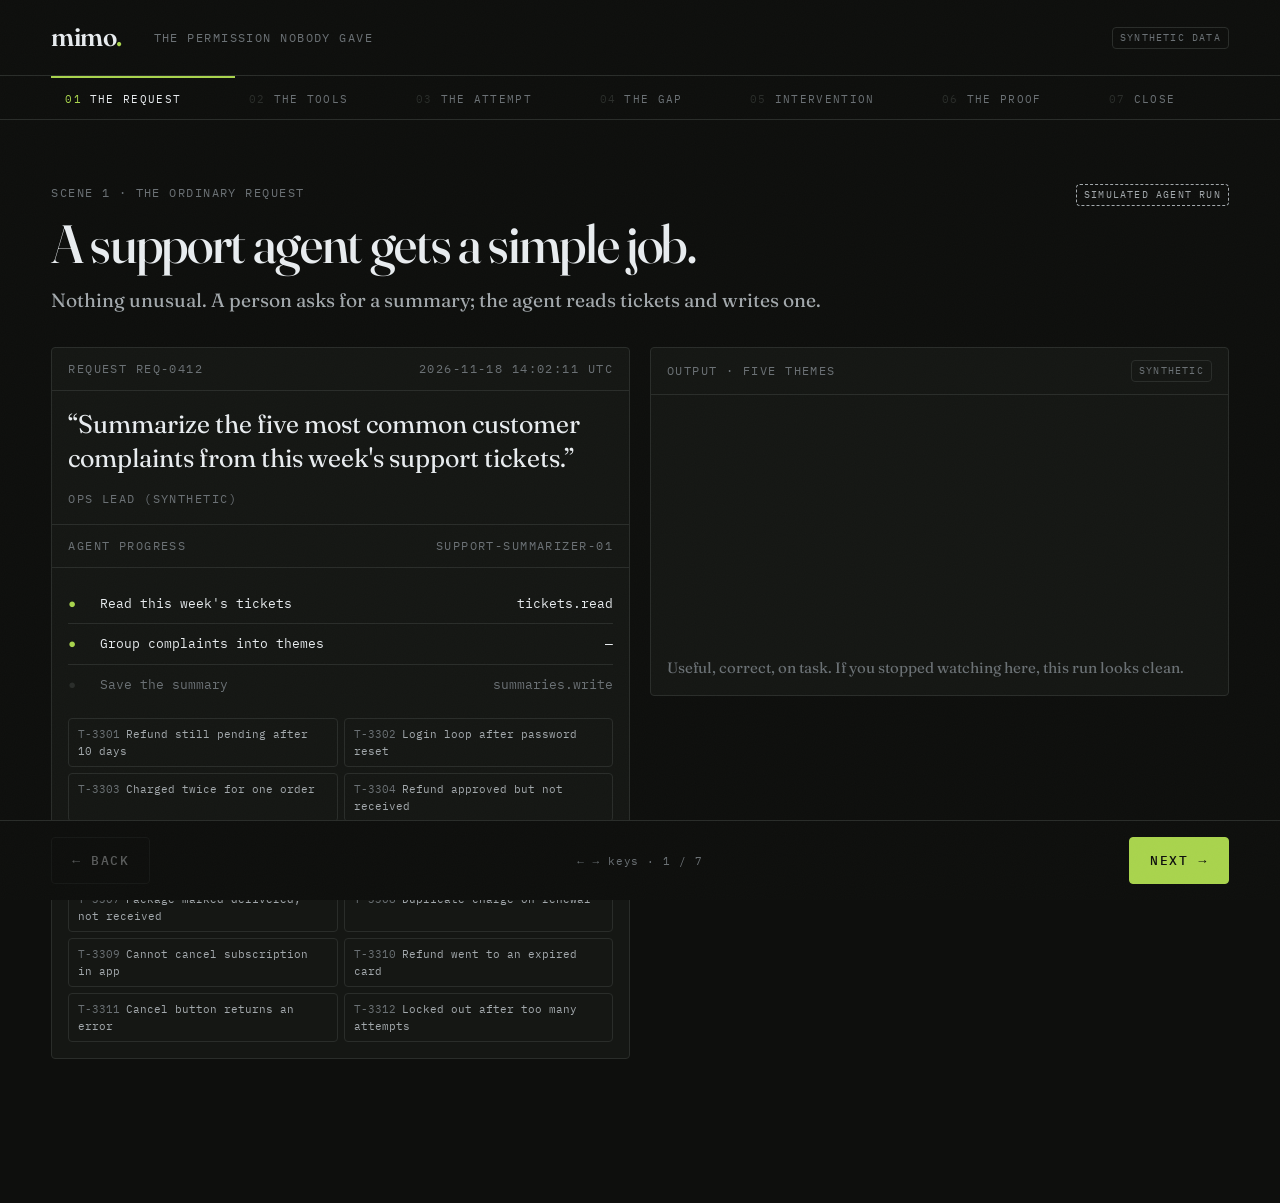
==== demo/demo.html @ f44175c1 "Add Mimo buyer demo: The Permission Nobody Gave Interactive static demo built on real BoundaryProof " ====
<!DOCTYPE html>
<html lang="en">
<head>
<meta charset="utf-8">
<meta name="viewport" content="width=device-width, initial-scale=1">
<title>The Permission Nobody Gave · Mimo concept demo</title>
<meta name="robots" content="noindex">
<link rel="icon" href="data:image/svg+xml,%3Csvg xmlns=%22http://www.w3.org/2000/svg%22 viewBox=%220 0 16 16%22%3E%3Crect width=%2216%22 height=%2216%22 fill=%22%230E0F0D%22/%3E%3Crect x=%2211%22 y=%2211%22 width=%223%22 height=%223%22 fill=%22%23A9D44D%22/%3E%3C/svg%3E">
<link rel="stylesheet" href="css/style.css">
<script src="js/core.js"></script>
<script src="js/scenario.js"></script>
<script src="js/engine-data.js"></script>
<script src="js/ui-common.js"></script>
</head>
<body>
<div class="demo">
  <div>
    <header class="bar">
      <a class="wordmark" href="index.html" data-internal>mimo<span class="dot">.</span></a>
      <span class="label" style="margin-right:auto;margin-left:16px" id="demo-title">The Permission Nobody Gave</span>
      <span class="tag synthetic" title="Every record in this demo is invented">Synthetic data</span>
    </header>
    <nav class="rail" id="rail" aria-label="Demo scenes"></nav>
  </div>

  <main class="stage" id="stage">

    <!-- 1. REQUEST -->
    <section class="scene" data-scene="request" aria-labelledby="h-request">
      <div class="scene-head"><span class="label">Scene 1 · The ordinary request</span><span class="tag sim">Simulated agent run</span></div>
      <h2 id="h-request">A support agent gets a simple job.</h2>
      <p class="lede">Nothing unusual. A person asks for a summary; the agent reads tickets and writes one.</p>
      <div class="two">
        <div class="panel">
          <div class="panel-h"><span class="label">Request <span id="req-id"></span></span><span class="label" id="req-at"></span></div>
          <div class="panel-b">
            <div class="request-bubble" id="req-text"></div>
            <div class="request-meta label" id="req-from"></div>
          </div>
          <div class="panel-h" style="border-top:1px solid var(--line)"><span class="label">Agent progress</span><span class="label">support-summarizer-01</span></div>
          <div class="panel-b">
            <ol class="steps" id="steps">
              <li><span class="tick">●</span><span>Read this week's tickets</span><span>tickets.read</span></li>
              <li><span class="tick">●</span><span>Group complaints into themes</span><span>—</span></li>
              <li><span class="tick">●</span><span>Save the summary</span><span>summaries.write</span></li>
            </ol>
            <div class="tickets" id="tickets" aria-label="Synthetic tickets"></div>
          </div>
        </div>
        <div class="panel">
          <div class="panel-h"><span class="label">Output · five themes</span><span class="tag synthetic">Synthetic</span></div>
          <div class="panel-b">
            <ol class="summary-list" id="summary"></ol>
            <p class="muted" style="font-size:15px;margin:16px 0 0">Useful, correct, on task. If you stopped watching here, this run looks clean.</p>
          </div>
        </div>
      </div>
    </section>

    <!-- 2. TOOLS -->
    <section class="scene" data-scene="tools" aria-labelledby="h-tools">
      <div class="scene-head"><span class="label">Scene 1b · What the agent was handed</span><span class="tag synthetic">Mock tool policy</span></div>
      <h2 id="h-tools">Three tools were configured. The task needed two.</h2>
      <p class="lede">The tool policy granted an export capability that the request never called for. Configured is not the same as authorized.</p>
      <div class="tools" id="tools"></div>
    </section>

    <!-- 3. ATTEMPT -->
    <section class="scene" data-scene="attempt" aria-labelledby="h-attempt">
      <div class="scene-head"><span class="label">Scene 2 · The unexpected discovery</span><span class="tag sim">Synthetic trace</span></div>
      <h2 id="h-attempt">Between reading and writing, one more call.</h2>
      <p class="lede">The trace records the request. It does not record a response, a completion, or where the rows went.</p>
      <div class="panel trace" id="trace" role="list"></div>
      <div class="freeze" id="freeze">Nobody asked it to do that.</div>
    </section>

    <!-- 4. GAP -->
    <section class="scene" data-scene="gap" aria-labelledby="h-gap">
      <div class="scene-head"><span class="label">Scene 3 · Reveal the authority gap</span><span class="tag engine">Matrix + finding: engine output</span></div>
      <h2 id="h-gap">Three columns that should agree. They don't.</h2>
      <div class="ico" id="ico">
        <div class="col"><h3>INTENDED</h3><p class="q">What the user authorized</p><p class="big" id="col-i-big"></p><div id="col-i"></div></div>
        <div class="col"><h3>CONFIGURED</h3><p class="q">What tools and credentials permit</p><p class="big" id="col-c-big"></p><div id="col-c"></div></div>
        <div class="col"><h3>OBSERVED</h3><p class="q">What the evidence establishes</p><p class="big" id="col-o-big"></p><div id="col-o"></div></div>
      </div>
      <div class="states-note label">Attempted vs completed · read from the synthetic trace <span class="tag sim">Demo layer</span> <span class="muted" style="text-transform:none;letter-spacing:.02em">The engine has no ATTEMPTED state; it keeps the observed cell UNKNOWN.</span></div>
      <div class="states" id="states"></div>
      <div class="gapflag" id="gapflag"></div>
      <details class="tech" id="matrix-details">
        <summary>Full 11-verb matrix (engine output)</summary>
        <div class="scroll-x"><table class="matrix" id="matrix"></table></div>
      </details>
    </section>

    <!-- 5. INTERVENE -->
    <section class="scene" data-scene="intervene" aria-labelledby="h-intervene">
      <div class="scene-head"><span class="label">Scene 4 · The intervention</span></div>
      <h2 id="h-intervene">Two ways to respond.</h2>
      <p class="lede">Audit-only is what the engine does today. Enforcement is a proposal, shown as a labeled simulation.</p>
      <div class="modes" role="group" aria-label="Intervention mode">
        <button type="button" data-mode="audit" aria-pressed="true">Audit-only</button>
        <button type="button" data-mode="enforce" aria-pressed="false">Proposed enforcement</button>
      </div>
      <div class="mode-pane active" data-pane="audit">
        <div class="panel engine-frame finding" id="finding-card"></div>
      </div>
      <div class="mode-pane" data-pane="enforce">
        <div class="panel sim-frame gate">
          <div class="scene-head"><span class="tag sim">Concept simulation · not live enforcement</span><span class="label">Replay of synthetic trace</span></div>
          <p class="soft" style="font-size:15px;margin:12px 0 16px">A small JavaScript function replays the synthetic trace against the engine's intended column. It is not connected to any agent runtime and blocks nothing outside this page.</p>
          <div class="trace panel" id="gate-trace" style="background:var(--bg)"></div>
          <div style="margin-top:18px" id="gate-card">
            <div class="decision" id="gate-decision"></div>
            <div class="q" id="gate-q"></div>
            <div class="gate-actions">
              <button class="btn ghost" type="button" data-gate="deny">Deny</button>
              <button class="btn ghost" type="button" data-gate="approve">Approve once</button>
            </div>
            <div class="gate-result" id="gate-result" aria-live="polite"></div>
          </div>
        </div>
      </div>
    </section>

    <!-- 6. PROOF -->
    <section class="scene" data-scene="proof" id="proof" aria-labelledby="h-proof">
      <div class="scene-head"><span class="label">Scene 5 · The proof</span><button class="btn ghost small" type="button" id="open-drawer">Open evidence drawer</button></div>
      <h2 id="h-proof">An evidence report, not a risk score.</h2>
      <div class="report">
        <div class="panel">
          <div class="panel-h"><span class="label">Evidence report · F-01</span><span class="tag engine">Engine output</span></div>
          <div class="panel-b"><div class="kv" id="report-kv"></div></div>
        </div>
        <div style="display:grid;gap:20px">
          <div class="panel">
            <div class="panel-h"><span class="label">Evidence register</span><span class="tag engine">Engine output</span></div>
            <div class="panel-b"><ul class="ev-list" id="ev-list"></ul></div>
          </div>
          <div class="panel" id="unknowns-panel">
            <div class="panel-h"><span class="label">Unknowns</span><span class="tag gap">Open</span></div>
            <div class="panel-b" id="unknowns"></div>
          </div>
        </div>
      </div>
    </section>

    <!-- 7. END -->
    <section class="scene" data-scene="end" aria-labelledby="h-end">
      <div class="endcard">
        <span class="label">mimo<span class="accent">.</span> makes agent authority visible</span>
        <h2 id="h-end">Know what your AI agents are actually allowed to do.</h2>
        <div class="cta-row" style="margin-top:24px">
          <a class="btn" id="end-pilot-cta" href="pilot.html" data-internal>Discuss a pilot <span class="arrow" aria-hidden="true">→</span></a>
          <button class="btn ghost" type="button" id="replay">Replay demo</button>
        </div>
        <p class="disclosure">Interactive concept demo using synthetic data. Findings, matrix and evidence register are real BoundaryProof engine output for a synthetic scenario. Enforcement is a concept simulation, not a verified capability.</p>
      </div>
    </section>
  </main>

  <div class="controls">
    <button class="btn ghost" type="button" id="prev">← Back</button>
    <span class="hint">← → keys · <span id="pos"></span></span>
    <button class="btn" type="button" id="next">Next <span class="arrow" aria-hidden="true">→</span></button>
  </div>
</div>

<div class="scrim" id="scrim"></div>
<aside class="drawer" id="drawer" aria-hidden="true" aria-labelledby="drawer-h">
  <div class="panel-h"><span class="label" id="drawer-h">Evidence drawer · F-01</span><button class="btn ghost small" type="button" id="close-drawer">Close</button></div>
  <div class="panel-b" id="drawer-body"></div>
</aside>
<div class="captions" id="captions" aria-live="polite"></div>

<script src="js/demo.js"></script>
</body>
</html>
---- demo/css/style.css ----
/* Mimo concept demo. Visual system: "Redacted" (Fraunces + IBM Plex Mono,
   near-black, one lime accent, alert red only for findings and gaps). */

@font-face { font-family: "Fraunces"; src: url(../fonts/fraunces-opsz.woff2) format("woff2-variations"); font-weight: 100 900; font-style: normal; font-display: swap; }
@font-face { font-family: "Fraunces"; src: url(../fonts/fraunces-opsz-italic.woff2) format("woff2-variations"); font-weight: 100 900; font-style: italic; font-display: swap; }
@font-face { font-family: "Plex Mono"; src: url(../fonts/plex-mono-400.woff2) format("woff2"); font-weight: 400; font-display: swap; }
@font-face { font-family: "Plex Mono"; src: url(../fonts/plex-mono-500.woff2) format("woff2"); font-weight: 500; font-display: swap; }
@font-face { font-family: "Plex Mono"; src: url(../fonts/plex-mono-600.woff2) format("woff2"); font-weight: 600; font-display: swap; }

:root {
  --bg: #0E0F0D;
  --bg-2: #151714;
  --bg-3: #1C1E1B;
  --text: #E8ECEF;
  --muted: #6B7175;
  --soft: #A3A9AD;
  --line: #2A2D2A;
  --accent: #A9D44D;
  --alert: #FF5A4E;
  --serif: "Fraunces", "Iowan Old Style", Georgia, serif;
  --mono: "Plex Mono", ui-monospace, "SF Mono", Menlo, Consolas, monospace;
  --r: 4px;
  --stroke: 1.5px;
  --ease: cubic-bezier(.45, 0, .25, 1);
  --pad: clamp(20px, 4vw, 56px);
}

* { box-sizing: border-box; }
html { -webkit-text-size-adjust: 100%; overflow-x: clip; }
body { overflow-x: clip; }
body {
  margin: 0; background: var(--bg); color: var(--text);
  font-family: var(--serif); font-size: 18px; line-height: 1.5;
  font-variation-settings: "opsz" 14;
  -webkit-font-smoothing: antialiased;
}
/* 2% film grain, static (no motion) */
body::before {
  content: ""; position: fixed; inset: 0; pointer-events: none; z-index: 100; opacity: .02;
  background-image: url("data:image/svg+xml;utf8,<svg xmlns='http://www.w3.org/2000/svg' width='160' height='160'><filter id='n'><feTurbulence type='fractalNoise' baseFrequency='.9' numOctaves='2' stitchTiles='stitch'/></filter><rect width='100%' height='100%' filter='url(%23n)'/></svg>");
}
a { color: inherit; }
::selection { background: var(--accent); color: var(--bg); }
:focus-visible { outline: var(--stroke) solid var(--accent); outline-offset: 3px; }

.mono, .label {
  font-family: var(--mono); font-size: 12px; letter-spacing: .12em; text-transform: uppercase;
}
.label { color: var(--muted); }
.muted { color: var(--muted); }
.soft { color: var(--soft); }
.accent { color: var(--accent); }
.alert { color: var(--alert); }
.sr-only { position: absolute; width: 1px; height: 1px; overflow: hidden; clip: rect(0 0 0 0); white-space: nowrap; }

/* ---------- top bar ---------- */
.bar {
  display: flex; align-items: center; justify-content: space-between; gap: 16px;
  padding: 18px var(--pad); border-bottom: var(--stroke) solid var(--line);
}
.wordmark { font-family: var(--serif); font-weight: 600; font-size: 26px; letter-spacing: -.02em; text-decoration: none; font-variation-settings: "opsz" 72; }
.wordmark .dot { color: var(--accent); }
.provisional { font-family: var(--mono); font-size: 10px; letter-spacing: .12em; text-transform: uppercase; color: var(--muted); border: 1px solid var(--line); padding: 2px 6px; border-radius: var(--r); margin-left: 10px; vertical-align: middle; }
.bar nav { display: flex; gap: 20px; align-items: center; }
.bar nav a { font-family: var(--mono); font-size: 12px; letter-spacing: .12em; text-transform: uppercase; color: var(--soft); text-decoration: none; }
.bar nav a:hover { color: var(--text); }

/* ---------- buttons ---------- */
.btn {
  display: inline-flex; align-items: center; gap: 10px; cursor: pointer;
  font-family: var(--mono); font-size: 13px; letter-spacing: .12em; text-transform: uppercase; font-weight: 500;
  padding: 14px 20px; border-radius: var(--r); border: var(--stroke) solid var(--accent);
  background: var(--accent); color: var(--bg); text-decoration: none;
  transition: background .25s var(--ease), color .25s var(--ease), transform .25s var(--ease);
}
.btn:hover { background: transparent; color: var(--accent); }
.btn:active { transform: translateY(1px); }
.btn.ghost { background: transparent; color: var(--text); border-color: var(--line); }
.btn.ghost:hover { border-color: var(--text); }
.btn.small { padding: 9px 13px; font-size: 11px; }
.btn[disabled] { opacity: .35; cursor: not-allowed; }
.btn .arrow { transition: transform .25s var(--ease); }
.btn:hover .arrow { transform: translateX(3px); }

/* ---------- provenance tags: the core honesty device ---------- */
.tag {
  display: inline-flex; max-width: 100%; white-space: normal; align-items: center; gap: 6px;
  font-family: var(--mono); font-size: 10px; letter-spacing: .12em; text-transform: uppercase;
  padding: 3px 7px; border-radius: var(--r); line-height: 1.4;
}
.panel-h { flex-wrap: wrap; }
.report > div { min-width: 0; }
.tag.engine { background: var(--accent); color: var(--bg); font-weight: 600; }
.tag.sim { border: 1px dashed var(--soft); color: var(--soft); }
.tag.synthetic { border: 1px solid var(--line); color: var(--muted); }
.tag.gap { border: 1px solid var(--alert); color: var(--alert); }
.sim-frame { border: var(--stroke) dashed var(--soft) !important; position: relative; }
.engine-frame { border: var(--stroke) solid var(--accent) !important; }

/* ---------- landing ---------- */
.hero {
  padding: clamp(48px, 9vw, 120px) var(--pad) clamp(40px, 6vw, 80px);
  display: grid; grid-template-columns: minmax(0, 1.25fr) minmax(0, 1fr); gap: clamp(32px, 6vw, 96px); align-items: center;
}
.eyebrow { margin-bottom: 28px; }
h1 {
  font-family: var(--serif); font-weight: 500; letter-spacing: -.025em; line-height: 1.02; margin: 0 0 28px;
  font-size: clamp(42px, 6.4vw, 92px); font-variation-settings: "opsz" 144;
}
h1 em { font-style: italic; color: var(--accent); font-weight: 400; }
.subhead { font-size: clamp(18px, 1.6vw, 22px); color: var(--soft); max-width: 36em; margin: 0 0 36px; }
.cta-row { display: flex; flex-wrap: wrap; gap: 14px; align-items: center; }
.disclosure { margin-top: 32px; font-family: var(--mono); font-size: 11px; letter-spacing: .06em; color: var(--muted); max-width: 52em; line-height: 1.7; }

/* static "first frame" figure: three columns, one disagreement */
.figure { border: var(--stroke) solid var(--line); border-radius: var(--r); padding: 22px; background: var(--bg-2); }
.figure .figrow { display: grid; grid-template-columns: 1.3fr repeat(3, 1fr); gap: 8px; align-items: center; padding: 10px 0; border-bottom: 1px solid var(--line); font-family: var(--mono); font-size: 12px; }
.figure .figrow:last-child { border-bottom: 0; }
.figure .figrow.head { color: var(--muted); letter-spacing: .12em; font-size: 10px; text-transform: uppercase; }
.figure .figrow.hot { color: var(--text); }
.figure .figrow.hot .verb { color: var(--alert); }
.cell-state { display: inline-block; min-width: 64px; text-align: center; padding: 3px 6px; border-radius: var(--r); border: 1px solid var(--line); font-size: 11px; }
.cell-state.YES { border-color: var(--soft); color: var(--text); }
.cell-state.NO { color: var(--muted); }
.cell-state.UNKNOWN { color: var(--soft); border-style: dashed; background: repeating-linear-gradient(135deg, transparent 0 5px, rgba(232,236,239,.06) 5px 6px); }
.cell-state.hot { border-color: var(--alert); color: var(--alert); }
.figcap { margin-top: 14px; }

.proofstrip { display: flex; flex-wrap: wrap; align-items: center; gap: 18px; padding: 26px var(--pad); border-top: var(--stroke) solid var(--line); border-bottom: var(--stroke) solid var(--line); }
.proofstrip .step { font-family: var(--serif); font-size: clamp(22px, 2.4vw, 32px); font-variation-settings: "opsz" 72; }
.proofstrip .sep { color: var(--muted); font-family: var(--mono); }

.section { padding: clamp(48px, 7vw, 96px) var(--pad); }
.section h2 { font-family: var(--serif); font-weight: 500; font-size: clamp(30px, 3.6vw, 48px); letter-spacing: -.02em; line-height: 1.08; margin: 0 0 20px; font-variation-settings: "opsz" 96; }
.grid3 { display: grid; grid-template-columns: repeat(3, minmax(0, 1fr)); gap: 0; border-top: var(--stroke) solid var(--line); }
.grid3 > div { padding: 26px 26px 26px 0; border-right: 1px solid var(--line); }
.grid3 > div + div { padding-left: 26px; }
.grid3 > div:last-child { border-right: 0; }
.grid3 h3 { font-family: var(--serif); font-weight: 500; font-size: 24px; margin: 10px 0 8px; }
.grid3 p { color: var(--soft); margin: 0; font-size: 16px; }

.pilot-band { display: grid; grid-template-columns: minmax(0, 1.4fr) auto; gap: 32px; align-items: end; border: var(--stroke) solid var(--line); border-radius: var(--r); padding: clamp(24px, 4vw, 48px); }
.pilot-band p { color: var(--soft); margin: 0; }

footer.foot { padding: 28px var(--pad) 40px; border-top: var(--stroke) solid var(--line); display: flex; flex-wrap: wrap; justify-content: space-between; gap: 12px; }

/* ---------- demo shell ---------- */
.demo { display: grid; grid-template-columns: minmax(0, 1fr); grid-template-rows: auto 1fr auto; min-height: 100vh; min-height: 100dvh; }
.rail { display: flex; gap: 0; padding: 0 var(--pad); border-bottom: var(--stroke) solid var(--line); overflow-x: auto; scrollbar-width: none; }
.rail::-webkit-scrollbar { display: none; }
.rail button {
  flex: 1 0 auto; background: none; border: 0; border-top: 2px solid transparent; color: var(--muted); cursor: pointer;
  font-family: var(--mono); font-size: 11px; letter-spacing: .12em; text-transform: uppercase; padding: 14px 14px 13px; text-align: left;
  transition: color .3s var(--ease), border-color .3s var(--ease);
}
.rail button .n { color: var(--line); margin-right: 8px; }
.rail button.done { color: var(--soft); border-top-color: var(--line); }
.rail button.active { color: var(--text); border-top-color: var(--accent); }
.rail button.active .n { color: var(--accent); }

.stage { position: relative; padding: clamp(28px, 5vw, 64px) var(--pad); }
.scene { display: none; max-width: 1240px; margin: 0 auto; }
.scene.active { display: block; animation: fadein .6s var(--ease) both; }
@keyframes fadein { from { opacity: 0; transform: translateY(8px); } to { opacity: 1; transform: none; } }
.scene h2 { font-family: var(--serif); font-weight: 500; font-size: clamp(30px, 4.2vw, 58px); letter-spacing: -.025em; line-height: 1.04; margin: 10px 0 14px; font-variation-settings: "opsz" 144; }
.scene .lede { color: var(--soft); font-size: clamp(17px, 1.5vw, 20px); max-width: 44em; margin: 0 0 32px; }
.scene-head { display: flex; flex-wrap: wrap; justify-content: space-between; align-items: flex-start; gap: 12px; }

.controls { display: flex; justify-content: space-between; align-items: center; gap: 12px; padding: 16px var(--pad); border-top: var(--stroke) solid var(--line); background: var(--bg); position: sticky; bottom: 0; z-index: 5; }
.controls .hint { font-family: var(--mono); font-size: 11px; color: var(--muted); letter-spacing: .08em; }

.panel { border: var(--stroke) solid var(--line); border-radius: var(--r); background: var(--bg-2); }
.panel-h { display: flex; justify-content: space-between; align-items: center; gap: 10px; padding: 12px 16px; border-bottom: 1px solid var(--line); }
.panel-b { padding: 16px; }

/* scene 1 */
.two { display: grid; grid-template-columns: minmax(0, 1fr) minmax(0, 1fr); gap: 20px; align-items: start; }
.request-bubble { font-family: var(--serif); font-size: clamp(20px, 2vw, 26px); line-height: 1.35; font-variation-settings: "opsz" 48; }
.request-meta { margin-top: 14px; }
.steps { list-style: none; margin: 0; padding: 0; }
.steps li { display: grid; grid-template-columns: 22px 1fr auto; gap: 10px; align-items: baseline; padding: 10px 0; border-bottom: 1px solid var(--line); font-family: var(--mono); font-size: 13px; color: var(--muted); transition: color .4s var(--ease); }
.steps li:last-child { border-bottom: 0; }
.steps li.on { color: var(--text); }
.steps li .tick { color: var(--line); }
.steps li.on .tick { color: var(--accent); }
.tickets { display: grid; grid-template-columns: repeat(2, minmax(0, 1fr)); gap: 6px; margin-top: 14px; }
.ticket { font-family: var(--mono); font-size: 11px; padding: 7px 9px; border: 1px solid var(--line); border-radius: var(--r); color: var(--soft); opacity: 0; transform: translateY(4px); transition: opacity .35s var(--ease), transform .35s var(--ease); }
.ticket.show { opacity: 1; transform: none; }
.ticket b { color: var(--muted); font-weight: 400; margin-right: 6px; }
.summary-list { margin: 0; padding: 0; list-style: none; counter-reset: s; }
.summary-list li { counter-increment: s; display: grid; grid-template-columns: 28px 1fr auto; gap: 8px; padding: 9px 0; border-bottom: 1px solid var(--line); opacity: 0; transition: opacity .4s var(--ease); }
.summary-list.show li { opacity: 1; }
.summary-list li::before { content: counter(s, decimal-leading-zero); font-family: var(--mono); font-size: 12px; color: var(--accent); }
.summary-list li span:last-child { font-family: var(--mono); font-size: 12px; color: var(--muted); }

/* scene 2: tools */
.tools { display: grid; grid-template-columns: repeat(3, minmax(0, 1fr)); gap: 14px; }
.tool { border: var(--stroke) solid var(--line); border-radius: var(--r); padding: 18px; background: var(--bg-2); display: flex; flex-direction: column; gap: 12px; min-height: 190px; }
.tool .name { font-family: var(--mono); font-size: 15px; }
.tool .desc { color: var(--soft); font-size: 15px; flex: 1; }
.tool .row { display: flex; flex-wrap: wrap; gap: 6px; }
.tool.out { border-color: var(--alert); }
.tool.out .name { color: var(--alert); }
.pill { font-family: var(--mono); font-size: 10px; letter-spacing: .12em; text-transform: uppercase; padding: 3px 7px; border-radius: var(--r); border: 1px solid var(--line); color: var(--soft); }
.pill.ok { border-color: var(--accent); color: var(--accent); }
.pill.no { border-color: var(--alert); color: var(--alert); }

/* scene 3: attempt */
.trace { font-family: var(--mono); font-size: 13px; }
.trace .line { display: grid; grid-template-columns: 84px 82px 1fr auto; gap: 12px; align-items: center; padding: 12px 16px; border-bottom: 1px solid var(--line); transition: background .5s var(--ease), opacity .5s var(--ease); }
.trace .line:last-child { border-bottom: 0; }
.trace .line .t { color: var(--muted); }
.trace .line .id { color: var(--muted); }
.trace .line.dim { opacity: .3; }
.trace .line.hot { background: rgba(255,90,78,.07); }
.trace .line.hot .call { color: var(--alert); }
.status { font-family: var(--mono); font-size: 10px; letter-spacing: .1em; text-transform: uppercase; padding: 3px 7px; border-radius: var(--r); border: 1px solid var(--line); white-space: nowrap; }
.status.completed { color: var(--soft); }
.status.unknown { color: var(--alert); border-color: var(--alert); border-style: dashed; }
.freeze { margin-top: 28px; font-family: var(--serif); font-style: italic; font-size: clamp(30px, 4vw, 54px); letter-spacing: -.02em; opacity: 0; transform: translateY(6px); transition: opacity .8s var(--ease), transform .8s var(--ease); font-variation-settings: "opsz" 144; }
.freeze.show { opacity: 1; transform: none; }

/* scene 4: the gap */
.ico { display: grid; grid-template-columns: repeat(3, minmax(0, 1fr)); gap: 0; border: var(--stroke) solid var(--line); border-radius: var(--r); overflow: hidden; }
.ico .col { padding: 22px; border-right: 1px solid var(--line); opacity: 0; transform: translateY(6px); transition: opacity .6s var(--ease), transform .6s var(--ease); }
.ico .col:last-child { border-right: 0; }
.ico .col.show { opacity: 1; transform: none; }
.ico .col h3 { font-family: var(--mono); font-size: 12px; letter-spacing: .14em; font-weight: 500; margin: 0 0 4px; }
.ico .col .q { color: var(--muted); font-size: 14px; margin: 0 0 18px; }
.ico .big { font-family: var(--serif); font-size: clamp(22px, 2.2vw, 30px); line-height: 1.15; margin: 0 0 14px; font-variation-settings: "opsz" 72; }
.ico .verbline { display: flex; justify-content: space-between; align-items: center; gap: 8px; padding: 9px 0; border-top: 1px solid var(--line); font-family: var(--mono); font-size: 12px; }
.ico .verbline.hot .v { color: var(--alert); }
.gapflag { display: flex; flex-wrap: wrap; gap: 14px; align-items: center; margin-top: 18px; padding: 16px 18px; border: var(--stroke) solid var(--alert); border-radius: var(--r); opacity: 0; transition: opacity .6s var(--ease); }
.gapflag.show { opacity: 1; }
.gapflag strong { font-family: var(--mono); letter-spacing: .14em; font-size: 13px; color: var(--alert); font-weight: 600; }
.states { display: grid; grid-template-columns: repeat(4, minmax(0, 1fr)); gap: 10px; margin-top: 22px; }
.state-card { padding: 14px; border: 1px solid var(--line); border-radius: var(--r); }
.state-card .k { font-family: var(--mono); font-size: 10px; letter-spacing: .14em; text-transform: uppercase; color: var(--muted); }
.state-card .v { font-family: var(--serif); font-size: 19px; margin-top: 6px; line-height: 1.25; }
.state-card.on { border-color: var(--text); }
.state-card.unk { border-style: dashed; border-color: var(--alert); background: repeating-linear-gradient(135deg, transparent 0 7px, rgba(255,90,78,.05) 7px 8px); }

details.tech { margin-top: 22px; border-top: 1px solid var(--line); }
details.tech summary { cursor: pointer; list-style: none; padding: 14px 0; font-family: var(--mono); font-size: 11px; letter-spacing: .12em; text-transform: uppercase; color: var(--soft); }
details.tech summary::-webkit-details-marker { display: none; }
details.tech summary::before { content: "+ "; color: var(--accent); }
details.tech[open] summary::before { content: "– "; }
table.matrix { width: 100%; border-collapse: collapse; font-family: var(--mono); font-size: 12px; }
table.matrix th { text-align: left; font-weight: 500; color: var(--muted); letter-spacing: .12em; font-size: 10px; text-transform: uppercase; padding: 8px 10px; border-bottom: 1px solid var(--line); }
table.matrix td { padding: 7px 10px; border-bottom: 1px solid var(--line); }
table.matrix tr.hot td:first-child { color: var(--alert); }
.scroll-x { overflow-x: auto; }

/* scene 5: intervention */
.modes { display: inline-flex; border: var(--stroke) solid var(--line); border-radius: var(--r); overflow: hidden; margin-bottom: 22px; }
.modes button { background: none; border: 0; color: var(--soft); font-family: var(--mono); font-size: 12px; letter-spacing: .12em; text-transform: uppercase; padding: 12px 16px; cursor: pointer; }
.modes button + button { border-left: var(--stroke) solid var(--line); }
.modes button[aria-pressed="true"] { background: var(--text); color: var(--bg); }
.mode-pane { display: none; }
.mode-pane.active { display: block; animation: fadein .5s var(--ease) both; }
.finding { padding: 20px; }
.finding h3 { font-family: var(--serif); font-weight: 500; font-size: 26px; margin: 8px 0 10px; }
.kv { display: grid; grid-template-columns: 160px 1fr; gap: 0; font-size: 15px; }
.kv > div { min-width: 0; overflow-wrap: anywhere; padding: 9px 0; border-top: 1px solid var(--line); }
.kv > div:nth-child(odd) { font-family: var(--mono); font-size: 11px; letter-spacing: .12em; text-transform: uppercase; color: var(--muted); padding-top: 12px; }
.gate { padding: 22px; }
.gate .decision { font-family: var(--mono); font-size: 14px; letter-spacing: .1em; color: var(--alert); margin: 10px 0; }
.gate .q { font-family: var(--serif); font-size: 22px; margin: 6px 0 16px; }
.gate-actions { display: flex; flex-wrap: wrap; gap: 10px; }
.gate-result { margin-top: 16px; font-family: var(--mono); font-size: 13px; color: var(--soft); min-height: 1.5em; }

/* scene 6: proof */
.report { display: grid; grid-template-columns: minmax(0, 1.5fr) minmax(0, 1fr); gap: 20px; align-items: start; }
.ev-list { list-style: none; margin: 0; padding: 0; }
.ev-list li { display: grid; grid-template-columns: 64px 1fr; gap: 12px; padding: 12px 0; border-bottom: 1px solid var(--line); }
.ev-list li:last-child { border-bottom: 0; }
.ev-list li > div { font-size: 16px; line-height: 1.4; }
.ev-list .id { font-family: var(--mono); font-size: 12px; color: var(--accent); }
.ev-list .src { font-family: var(--mono); font-size: 11px; color: var(--muted); margin-top: 4px; }
.drawer { position: fixed; top: 0; right: 0; bottom: 0; width: min(560px, 100%); background: var(--bg-2); border-left: var(--stroke) solid var(--line); transform: translateX(102%); visibility: hidden; transition: transform .5s var(--ease), visibility 0s linear .5s; z-index: 50; display: flex; flex-direction: column; }
.drawer.open { transform: none; visibility: visible; transition: transform .5s var(--ease), visibility 0s; }
.drawer .panel-b { overflow-y: auto; flex: 1; }
.drawer pre { white-space: pre-wrap; word-break: break-word; font-family: var(--mono); font-size: 11px; color: var(--soft); background: var(--bg); padding: 12px; border-radius: var(--r); border: 1px solid var(--line); max-height: 40vh; overflow: auto; }
.scrim { position: fixed; inset: 0; background: rgba(14,15,13,.6); opacity: 0; pointer-events: none; transition: opacity .4s var(--ease); z-index: 40; }
.scrim.open { opacity: 1; pointer-events: auto; }
.unknown-item { padding: 12px 0; border-bottom: 1px solid var(--line); }
.unknown-item:last-child { border-bottom: 0; }

/* end */
.endcard { min-height: 52vh; display: flex; flex-direction: column; justify-content: center; }
.endcard h2 { font-size: clamp(40px, 6.4vw, 96px) !important; max-width: 13em; }

/* captions (autoplay) */
.captions { position: fixed; left: 50%; bottom: 84px; transform: translateX(-50%); max-width: min(920px, 92vw); background: rgba(14,15,13,.92); border: 1px solid var(--line); border-radius: var(--r); padding: 12px 18px; font-family: var(--serif); font-size: clamp(18px, 1.8vw, 24px); line-height: 1.35; text-align: center; z-index: 30; display: none; }
.captions.on { display: block; }
body.autoplay .controls { visibility: hidden; }
body.autoplay .rail { pointer-events: none; }
body.autoplay .captions { bottom: 28px; }
body.autoplay .stage { padding-bottom: 180px; }

/* debug panel */
.debug { position: fixed; left: 12px; bottom: 12px; z-index: 200; width: min(420px, calc(100vw - 24px)); max-height: 70vh; overflow: auto; background: var(--bg-3); border: 1px solid var(--line); border-radius: var(--r); padding: 14px; font-family: var(--mono); font-size: 11px; color: var(--soft); }
.debug table { width: 100%; border-collapse: collapse; margin: 8px 0; }
.debug td, .debug th { border-bottom: 1px solid var(--line); padding: 4px 6px; text-align: left; }
.debug .row { display: flex; gap: 6px; flex-wrap: wrap; margin-top: 8px; }

/* pilot page */
.doc { max-width: 980px; margin: 0 auto; }
.doc h1 { font-size: clamp(38px, 5vw, 68px); }
.doc h2 { font-family: var(--mono); font-size: 12px; letter-spacing: .14em; text-transform: uppercase; color: var(--muted); font-weight: 500; margin: 0 0 10px; }
.doc .blk { display: grid; grid-template-columns: 220px 1fr; gap: 24px; padding: 22px 0; border-top: var(--stroke) solid var(--line); }
.doc .blk p, .doc .blk ul { margin: 0; color: var(--text); }
.doc .blk ul { padding-left: 18px; }
.doc .blk li { margin: 4px 0; }
form.req { display: grid; grid-template-columns: 1fr 1fr; gap: 14px; }
form.req label { display: flex; flex-direction: column; gap: 6px; font-family: var(--mono); font-size: 11px; letter-spacing: .12em; text-transform: uppercase; color: var(--muted); }
form.req input, form.req select { background: var(--bg); color: var(--text); border: var(--stroke) solid var(--line); border-radius: var(--r); padding: 12px; font-family: var(--serif); font-size: 17px; }
form.req input:focus, form.req select:focus { border-color: var(--accent); outline: none; }
form.req .full { grid-column: 1 / -1; }
.notice { font-family: var(--mono); font-size: 12px; color: var(--soft); border: 1px dashed var(--soft); border-radius: var(--r); padding: 12px 14px; }

/* ---------- responsive ---------- */
@media (max-width: 900px) {
  .hero { grid-template-columns: 1fr; }
  .two, .report { grid-template-columns: 1fr; }
  .tools { grid-template-columns: 1fr; }
  .tool { min-height: 0; }
  .ico { grid-template-columns: 1fr; }
  .ico .col { border-right: 0; border-bottom: 1px solid var(--line); }
  .ico .col:last-child { border-bottom: 0; }
  .states { grid-template-columns: 1fr 1fr; }
  .grid3 { grid-template-columns: 1fr; }
  .grid3 > div, .grid3 > div + div { padding: 22px 0; border-right: 0; border-bottom: 1px solid var(--line); }
  .pilot-band { grid-template-columns: 1fr; }
  .doc .blk { grid-template-columns: 1fr; gap: 8px; }
  form.req { grid-template-columns: 1fr; }
  .bar nav a.hide-sm { display: none; }
}
@media (max-width: 560px) {
  body { font-size: 17px; }
  .trace .line { grid-template-columns: 1fr auto; row-gap: 4px; }
  .trace .line .t { grid-column: 1; }
  .trace .line .id { grid-column: 2; justify-self: end; }
  .trace .line .call { grid-column: 1 / -1; }
  .trace .line .status { grid-column: 1 / -1; justify-self: start; }
  .tickets { grid-template-columns: 1fr; }
  .kv { grid-template-columns: 1fr; }
  .kv > div:nth-child(odd) { padding-bottom: 0; border-top: 1px solid var(--line); }
  .kv > div:nth-child(even) { border-top: 0; padding-top: 2px; }
  .figure .figrow { grid-template-columns: 1.1fr repeat(3, 1fr); font-size: 10px; }
  .cell-state { min-width: 0; width: 100%; font-size: 9px; padding: 3px 2px; }
  .controls .hint { display: none; }
  #demo-title { display: none; }
  .captions { bottom: 76px; }
}
@media (prefers-reduced-motion: reduce) {
  *, *::before, *::after { animation-duration: .001ms !important; transition-duration: .001ms !important; }
}

.states-note { margin-top: 22px; }
.states-note + .states { margin-top: 10px; }
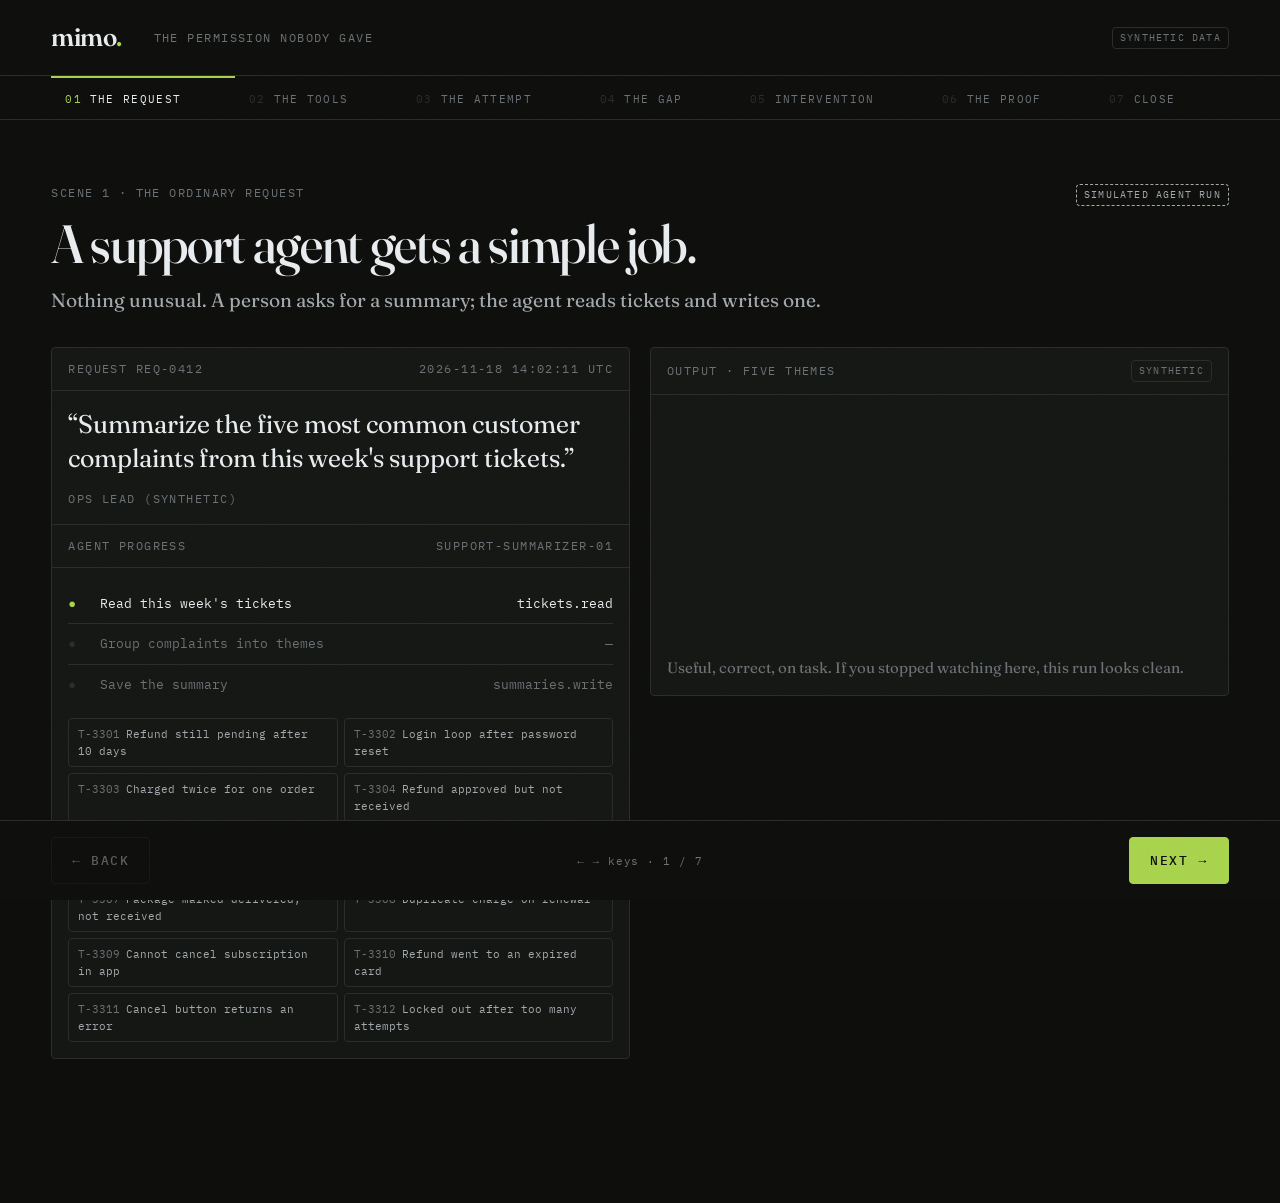
==== commit aeeb1568: "Engine: raise explicit unknown for attempted actions An observation with attempted=true and result=U" ====
--- a/demo/demo.html
+++ b/demo/demo.html
@@ -83,7 +83,7 @@
         <div class="col"><h3>CONFIGURED</h3><p class="q">What tools and credentials permit</p><p class="big" id="col-c-big"></p><div id="col-c"></div></div>
         <div class="col"><h3>OBSERVED</h3><p class="q">What the evidence establishes</p><p class="big" id="col-o-big"></p><div id="col-o"></div></div>
       </div>
-      <div class="states-note label">Attempted vs completed · read from the synthetic trace <span class="tag sim">Demo layer</span> <span class="muted" style="text-transform:none;letter-spacing:.02em">The engine has no ATTEMPTED state; it keeps the observed cell UNKNOWN.</span></div>
+      <div class="states-note label">Attempted vs completed · trace + engine <span class="tag sim">Synthetic trace</span> <span class="tag engine">Engine unknown</span> <span class="muted" style="text-transform:none;letter-spacing:.02em">An attempt is evidence, not a capability: the cell stays UNKNOWN and the engine opens an unknown.</span></div>
       <div class="states" id="states"></div>
       <div class="gapflag" id="gapflag"></div>
       <details class="tech" id="matrix-details">
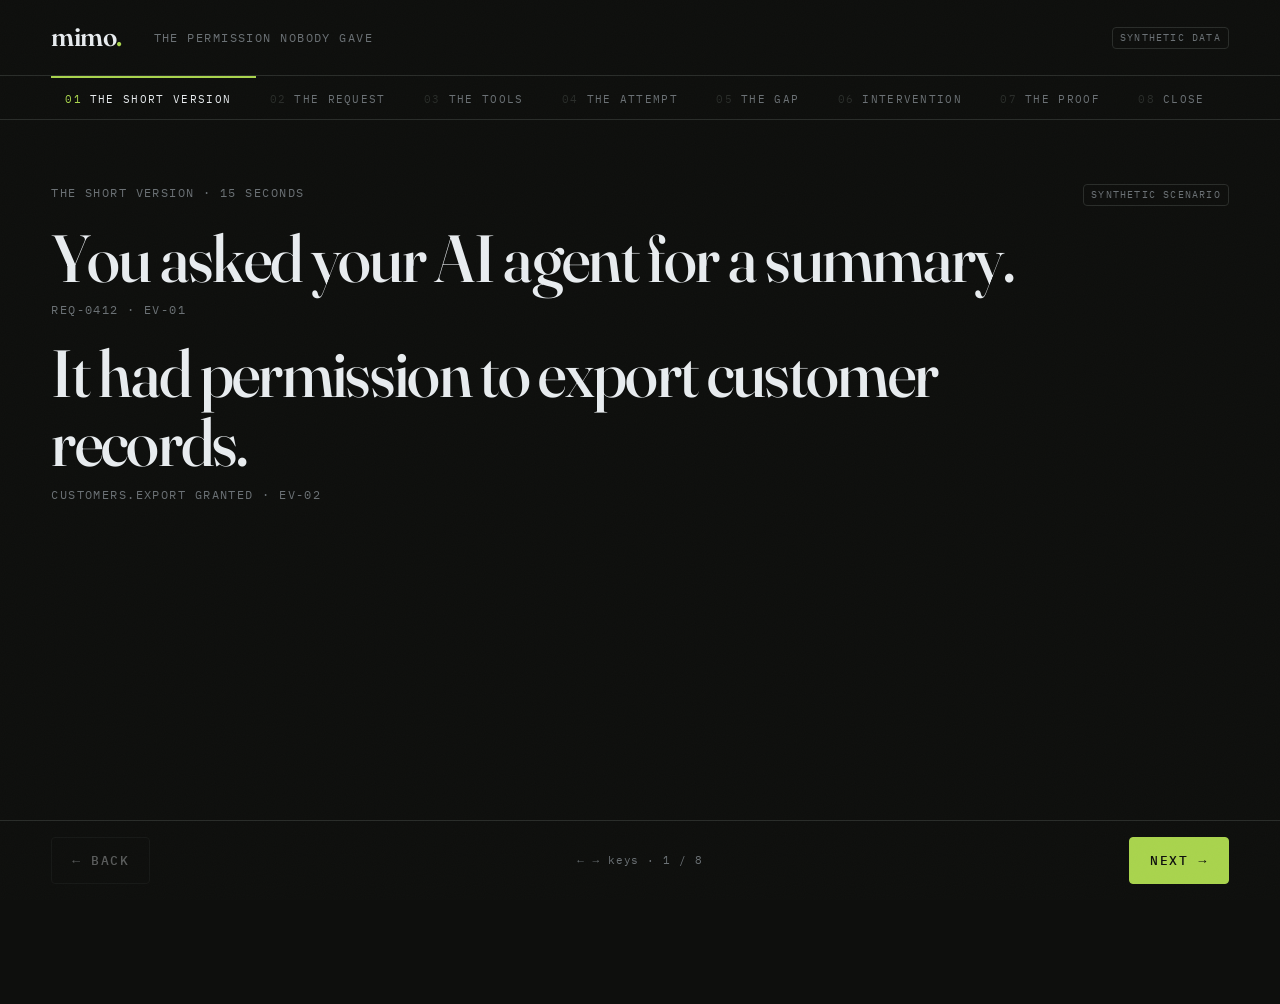
==== commit df867b21: "Buyer-readiness pass: executive hook, three-field finding, Cal.com handoff - 15 s opening: four larg" ====
--- a/demo/demo.html
+++ b/demo/demo.html
@@ -24,6 +24,14 @@
   </div>
 
   <main class="stage" id="stage">
+
+    <!-- 0. HOOK -->
+    <section class="scene" data-scene="hook" aria-labelledby="h-hook">
+      <div class="scene-head"><span class="label">The short version · 15 seconds</span><span class="tag synthetic">Synthetic scenario</span></div>
+      <h2 id="h-hook" class="sr-only">The short version</h2>
+      <ol class="hook" id="hook-lines"></ol>
+      <p class="hook-foot label" id="hook-foot">Every line points to a record in the evidence dossier. The evidence follows.</p>
+    </section>
 
     <!-- 1. REQUEST -->
     <section class="scene" data-scene="request" aria-labelledby="h-request">
@@ -83,7 +91,7 @@
         <div class="col"><h3>CONFIGURED</h3><p class="q">What tools and credentials permit</p><p class="big" id="col-c-big"></p><div id="col-c"></div></div>
         <div class="col"><h3>OBSERVED</h3><p class="q">What the evidence establishes</p><p class="big" id="col-o-big"></p><div id="col-o"></div></div>
       </div>
-      <div class="states-note label">Attempted vs completed · trace + engine <span class="tag sim">Synthetic trace</span> <span class="tag engine">Engine unknown</span> <span class="muted" style="text-transform:none;letter-spacing:.02em">An attempt is evidence, not a capability: the cell stays UNKNOWN and the engine opens an unknown.</span></div>
+      <div class="states-note label">Attempted vs completed · trace + engine <span class="tag sim">Synthetic trace</span> <span class="tag engine">Engine unknown</span> <span class="muted" style="text-transform:none;letter-spacing:.02em">The attempt comes from the evidence dossier, not from live monitoring. An attempt is not a capability: the cell stays UNKNOWN and the engine opens an unknown.</span></div>
       <div class="states" id="states"></div>
       <div class="gapflag" id="gapflag"></div>
       <details class="tech" id="matrix-details">
@@ -102,6 +110,7 @@
         <button type="button" data-mode="enforce" aria-pressed="false">Proposed enforcement</button>
       </div>
       <div class="mode-pane active" data-pane="audit">
+        <div class="triad" id="triad" aria-label="Three separate answers"></div>
         <div class="panel engine-frame finding" id="finding-card"></div>
       </div>
       <div class="mode-pane" data-pane="enforce">
--- a/demo/css/style.css
+++ b/demo/css/style.css
@@ -139,6 +139,13 @@
 .grid3 h3 { font-family: var(--serif); font-weight: 500; font-size: 24px; margin: 10px 0 8px; }
 .grid3 p { color: var(--soft); margin: 0; font-size: 16px; }
 
+.ladder { display: grid; grid-template-columns: repeat(5, minmax(0, 1fr)); border-top: var(--stroke) solid var(--line); margin-top: 28px; }
+.ladder > div { padding: 22px 18px 22px 0; border-right: 1px solid var(--line); }
+.ladder > div + div { padding-left: 18px; }
+.ladder > div:last-child { border-right: 0; }
+.ladder h3 { font-family: var(--serif); font-weight: 500; font-size: 22px; margin: 10px 0 6px; line-height: 1.15; }
+.ladder p { color: var(--soft); margin: 0; font-size: 15px; }
+.ladder .unk h3 { color: var(--alert); }
 .pilot-band { display: grid; grid-template-columns: minmax(0, 1.4fr) auto; gap: 32px; align-items: end; border: var(--stroke) solid var(--line); border-radius: var(--r); padding: clamp(24px, 4vw, 48px); }
 .pilot-band p { color: var(--soft); margin: 0; }
 
@@ -290,6 +297,26 @@
 .endcard { min-height: 52vh; display: flex; flex-direction: column; justify-content: center; }
 .endcard h2 { font-size: clamp(40px, 6.4vw, 96px) !important; max-width: 13em; }
 
+/* hook: the four-line executive opening */
+.hook { list-style: none; margin: 2vh 0 0; padding: 0; display: grid; gap: clamp(10px, 2.2vh, 28px); }
+.hook li { opacity: 0; transform: translateY(10px); transition: opacity .7s var(--ease), transform .7s var(--ease); }
+.hook li.show { opacity: 1; transform: none; }
+.hook .line { font-family: var(--serif); font-weight: 500; letter-spacing: -.025em; line-height: 1.04; font-size: clamp(24px, min(5.4vw, 7.4vh), 84px); font-variation-settings: "opsz" 144; max-width: 16em; }
+.hook li.alert .line { color: var(--alert); }
+.hook li.unknown .line em { font-style: italic; color: var(--soft); text-decoration: underline dashed var(--alert); text-decoration-thickness: 2px; text-underline-offset: .14em; }
+.hook .ref { margin-top: 8px; font-family: var(--mono); font-size: 12px; letter-spacing: .12em; text-transform: uppercase; color: var(--muted); }
+.hook-foot { margin-top: 3vh; opacity: 0; transition: opacity .6s var(--ease); }
+.hook-foot.show { opacity: 1; }
+
+/* the three separate answers on the finding */
+.triad { display: grid; grid-template-columns: repeat(3, minmax(0, 1fr)); gap: 12px; margin-bottom: 16px; }
+.triad .t { border: var(--stroke) solid var(--line); border-radius: var(--r); padding: 18px; background: var(--bg-2); }
+.triad .t.unk { border-style: dashed; border-color: var(--alert); background: repeating-linear-gradient(135deg, transparent 0 7px, rgba(255,90,78,.05) 7px 8px); }
+.triad .k { font-family: var(--mono); font-size: 11px; letter-spacing: .14em; text-transform: uppercase; color: var(--muted); }
+.triad .v { font-family: var(--serif); font-size: clamp(26px, 2.6vw, 36px); line-height: 1.1; margin: 8px 0 6px; font-variation-settings: "opsz" 96; }
+.triad .q { font-size: 14px; color: var(--soft); line-height: 1.4; }
+.triad .src { margin-top: 10px; font-family: var(--mono); font-size: 10px; letter-spacing: .08em; color: var(--muted); }
+
 /* captions (autoplay) */
 .captions { position: fixed; left: 50%; bottom: 84px; transform: translateX(-50%); max-width: min(920px, 92vw); background: rgba(14,15,13,.92); border: 1px solid var(--line); border-radius: var(--r); padding: 12px 18px; font-family: var(--serif); font-size: clamp(18px, 1.8vw, 24px); line-height: 1.35; text-align: center; z-index: 30; display: none; }
 .captions.on { display: block; }
@@ -329,9 +356,12 @@
   .ico .col { border-right: 0; border-bottom: 1px solid var(--line); }
   .ico .col:last-child { border-bottom: 0; }
   .states { grid-template-columns: 1fr 1fr; }
+  .triad { grid-template-columns: 1fr; }
   .grid3 { grid-template-columns: 1fr; }
+  .ladder { grid-template-columns: 1fr; }
+  .ladder > div, .ladder > div + div { padding: 18px 0; border-right: 0; border-bottom: 1px solid var(--line); }
   .grid3 > div, .grid3 > div + div { padding: 22px 0; border-right: 0; border-bottom: 1px solid var(--line); }
-  .pilot-band { grid-template-columns: 1fr; }
+.pilot-band { grid-template-columns: 1fr; }
   .doc .blk { grid-template-columns: 1fr; gap: 8px; }
   form.req { grid-template-columns: 1fr; }
   .bar nav a.hide-sm { display: none; }
@@ -351,7 +381,9 @@
   .cell-state { min-width: 0; width: 100%; font-size: 9px; padding: 3px 2px; }
   .controls .hint { display: none; }
   #demo-title { display: none; }
-  .captions { bottom: 76px; }
+  .captions { bottom: 76px; font-size: 16px; padding: 8px 12px; }
+  body.autoplay .captions { bottom: 10px; }
+  .hook .ref { font-size: 10px; margin-top: 4px; }
 }
 @media (prefers-reduced-motion: reduce) {
   *, *::before, *::after { animation-duration: .001ms !important; transition-duration: .001ms !important; }
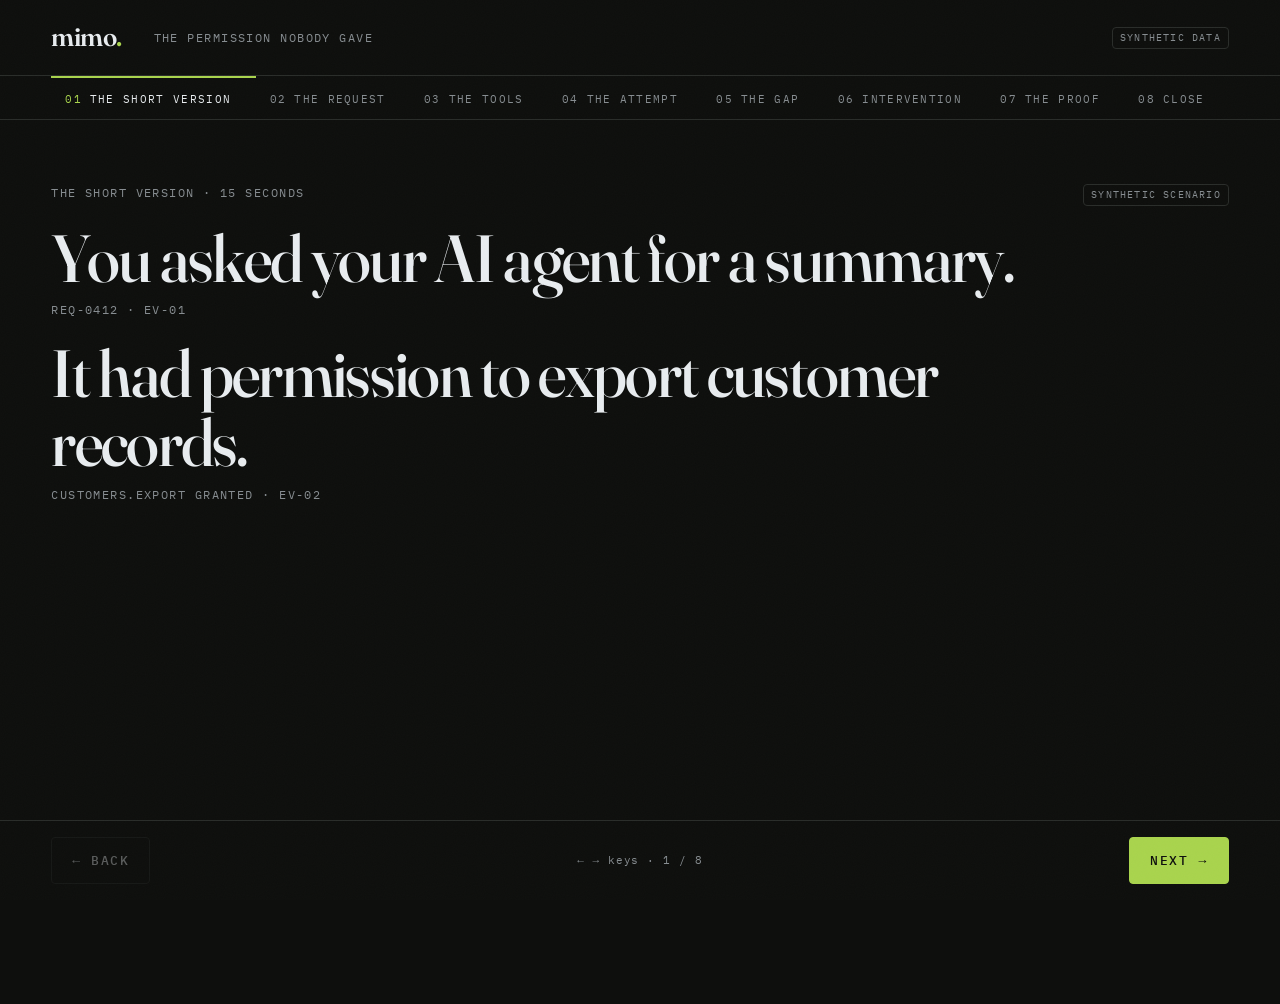
==== commit 94f5ddf0: "Prepare becomingbeta.com/mimo deploy: attribution, a11y, build, deploy script - Booking: "30-minute " ====
--- a/demo/demo.html
+++ b/demo/demo.html
@@ -159,7 +159,7 @@
         <span class="label">mimo<span class="accent">.</span> makes agent authority visible</span>
         <h2 id="h-end">Know what your AI agents are actually allowed to do.</h2>
         <div class="cta-row" style="margin-top:24px">
-          <a class="btn" id="end-pilot-cta" href="pilot.html" data-internal>Discuss a pilot <span class="arrow" aria-hidden="true">→</span></a>
+          <a class="btn" id="end-pilot-cta" href="pilot.html#request" data-internal>Book a 30-minute Mimo discovery call <span class="arrow" aria-hidden="true">→</span></a>
           <button class="btn ghost" type="button" id="replay">Replay demo</button>
         </div>
         <p class="disclosure">Interactive concept demo using synthetic data. Findings, matrix and evidence register are real BoundaryProof engine output for a synthetic scenario. Enforcement is a concept simulation, not a verified capability.</p>
--- a/demo/css/style.css
+++ b/demo/css/style.css
@@ -12,7 +12,8 @@
   --bg-2: #151714;
   --bg-3: #1C1E1B;
   --text: #E8ECEF;
-  --muted: #6B7175;
+  --muted: #878D91;        /* text: 5.0:1+ on every surface (WCAG AA). Redacted spec #6B7175 kept for lines below */
+  --muted-line: #6B7175;
   --soft: #A3A9AD;
   --line: #2A2D2A;
   --accent: #A9D44D;
@@ -160,7 +161,7 @@
   font-family: var(--mono); font-size: 11px; letter-spacing: .12em; text-transform: uppercase; padding: 14px 14px 13px; text-align: left;
   transition: color .3s var(--ease), border-color .3s var(--ease);
 }
-.rail button .n { color: var(--line); margin-right: 8px; }
+.rail button .n { color: var(--muted); margin-right: 8px; }
 .rail button.done { color: var(--soft); border-top-color: var(--line); }
 .rail button.active { color: var(--text); border-top-color: var(--accent); }
 .rail button.active .n { color: var(--accent); }
@@ -188,7 +189,7 @@
 .steps li { display: grid; grid-template-columns: 22px 1fr auto; gap: 10px; align-items: baseline; padding: 10px 0; border-bottom: 1px solid var(--line); font-family: var(--mono); font-size: 13px; color: var(--muted); transition: color .4s var(--ease); }
 .steps li:last-child { border-bottom: 0; }
 .steps li.on { color: var(--text); }
-.steps li .tick { color: var(--line); }
+.steps li .tick { color: var(--muted); }
 .steps li.on .tick { color: var(--accent); }
 .tickets { display: grid; grid-template-columns: repeat(2, minmax(0, 1fr)); gap: 6px; margin-top: 14px; }
 .ticket { font-family: var(--mono); font-size: 11px; padding: 7px 9px; border: 1px solid var(--line); border-radius: var(--r); color: var(--soft); opacity: 0; transform: translateY(4px); transition: opacity .35s var(--ease), transform .35s var(--ease); }
@@ -218,7 +219,7 @@
 .trace .line:last-child { border-bottom: 0; }
 .trace .line .t { color: var(--muted); }
 .trace .line .id { color: var(--muted); }
-.trace .line.dim { opacity: .3; }
+.trace .line.dim, .trace .line.dim .call, .trace .line.dim .status { color: var(--muted); border-color: var(--line); }
 .trace .line.hot { background: rgba(255,90,78,.07); }
 .trace .line.hot .call { color: var(--alert); }
 .status { font-family: var(--mono); font-size: 10px; letter-spacing: .1em; text-transform: uppercase; padding: 3px 7px; border-radius: var(--r); border: 1px solid var(--line); white-space: nowrap; }
